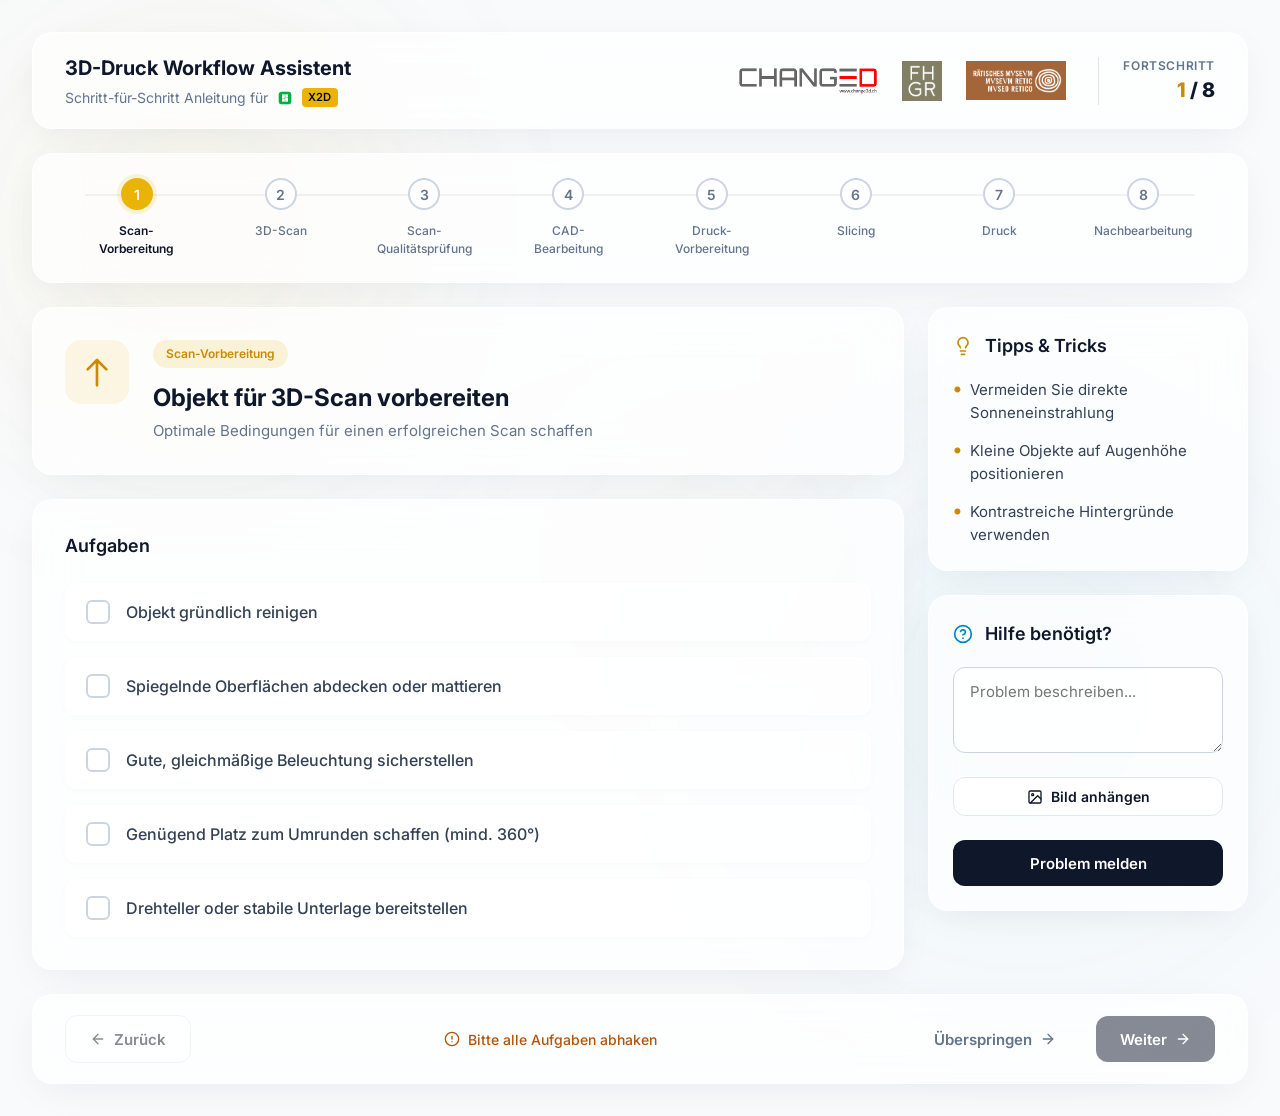
==== index.html @ 9828dc04 "initial commit" ====
<!DOCTYPE html>
<html lang="de">
<head>
    <meta charset="UTF-8">
    <meta name="viewport" content="width=device-width, initial-scale=1.0">
    <title>Change3D - Workflow Assistent</title>
    <!-- Use a modern Google Font like Inter -->
    <link rel="preconnect" href="https://fonts.googleapis.com">
    <link rel="preconnect" href="https://fonts.gstatic.com" crossorigin>
    <link href="https://fonts.googleapis.com/css2?family=Inter:wght@300;400;500;600;700&display=swap" rel="stylesheet">
    <!-- Include CSS -->
    <link rel="stylesheet" href="style.css">
</head>
<body>
    <!-- Abstract Background for Glassmorphism -->
    <div class="bg-shape shape1"></div>
    <div class="bg-shape shape2"></div>
    <div class="bg-shape shape3"></div>

    <div class="app-container">
        <!-- Header -->
        <header class="glass-panel header">
            <div class="header-left">
                <div>
                    <h1>3D-Druck Workflow Assistent</h1>
                    <div class="subtitle-container">
                        <p class="subtitle">Schritt-für-Schritt Anleitung für</p>
                        <img src="bambulablogo.png" alt="Bambu Lab Logo" class="subtitle-logo">
                        <span class="subtitle-badge">X2D</span>
                    </div>
                </div>
            </div>
            <div class="header-right">
                <div class="partner-logos">
                    <img src="change3dlogo.png" alt="Change3D Logo" class="partner-logo">
                    <img src="fhgrlogo.png" alt="FH Graubünden Logo" class="partner-logo">
                    <img src="raetisches-muesum.png" alt="Rätisches Museum Logo" class="partner-logo">
                </div>
                <div class="progress-container">
                    <span class="progress-text">Fortschritt</span>
                    <span class="progress-numbers"><span id="current-step-display">1</span> / 8</span>
                </div>
            </div>
        </header>

        <!-- Stepper -->
        <nav class="glass-panel stepper-container" aria-label="Progress">
            <ul class="stepper" id="stepper">
                <!-- Injected via JS -->
            </ul>
        </nav>

        <!-- Main Content Layout -->
        <main class="content-layout">
            
            <!-- Left Side: Dynamic Content -->
            <div class="main-column">
                <!-- Title Card -->
                <div class="glass-panel title-card">
                    <div class="title-icon-wrapper" id="phase-icon">
                        <!-- Icon injected via JS -->
                    </div>
                    <div class="title-info">
                        <span class="phase-badge" id="phase-badge">Scan-Vorbereitung</span>
                        <h2 id="phase-title">Objekt für 3D-Scan vorbereiten</h2>
                        <p id="phase-description">Optimale Bedingungen für einen erfolgreichen Scan schaffen</p>
                    </div>
                </div>

                <!-- Content Area (Tasks, Uploads, Options) -->
                <div class="glass-panel content-card" id="content-area">
                    <h3 id="content-title">Aufgaben</h3>
                    <div id="dynamic-content">
                        <!-- Content injected via JS -->
                    </div>
                </div>
            </div>

            <!-- Right Side: Sidebar -->
            <aside class="sidebar-column">
                <!-- Tips & Tricks -->
                <div class="glass-panel tips-card">
                    <div class="card-header">
                        <svg class="icon-yellow" width="20" height="20" viewBox="0 0 24 24" fill="none" stroke="currentColor" stroke-width="2" stroke-linecap="round" stroke-linejoin="round">
                            <line x1="9" y1="18" x2="15" y2="18"></line>
                            <line x1="10" y1="22" x2="14" y2="22"></line>
                            <path d="M15.09 14c.18-.98.65-1.74 1.41-2.5A4.65 4.65 0 0 0 18 8 6 6 0 0 0 6 8c0 1 .23 2.23 1.5 3.5A4.61 4.61 0 0 1 8.91 14"></path>
                        </svg>
                        <h3>Tipps & Tricks</h3>
                    </div>
                    <ul class="tips-list" id="tips-list">
                        <!-- Injected via JS -->
                    </ul>
                </div>

                <!-- Help -->
                <div class="glass-panel help-card">
                    <div class="card-header">
                        <svg class="icon-blue" width="20" height="20" viewBox="0 0 24 24" fill="none" stroke="currentColor" stroke-width="2" stroke-linecap="round" stroke-linejoin="round">
                            <circle cx="12" cy="12" r="10"></circle>
                            <path d="M9.09 9a3 3 0 0 1 5.83 1c0 2-3 3-3 3"></path>
                            <line x1="12" y1="17" x2="12.01" y2="17"></line>
                        </svg>
                        <h3>Hilfe benötigt?</h3>
                    </div>
                    <div class="help-actions" id="help-form-container">
                        <textarea class="form-textarea" placeholder="Problem beschreiben..." id="help-text" rows="3"></textarea>
                        
                        <div class="help-upload-wrapper" style="margin-bottom: 0.75rem;">
                            <input type="file" id="help-file" class="hidden-input" accept="image/*" onchange="updateHelpFileName(this)">
                            <label for="help-file" class="btn btn-secondary btn-block" style="font-size: 0.875rem; padding: 0.5rem 1rem;" id="help-file-label">
                                <svg width="16" height="16" viewBox="0 0 24 24" fill="none" stroke="currentColor" stroke-width="2" stroke-linecap="round" stroke-linejoin="round">
                                    <rect x="3" y="3" width="18" height="18" rx="2" ry="2"></rect>
                                    <circle cx="8.5" cy="8.5" r="1.5"></circle>
                                    <polyline points="21 15 16 10 5 21"></polyline>
                                </svg>
                                <span id="help-file-name">Bild anhängen</span>
                            </label>
                        </div>

                        <button class="btn btn-primary btn-block" id="btn-send-help" onclick="submitHelp()">Problem melden</button>
                    </div>
                </div>
            </aside>
        </main>

        <!-- Footer / Navigation Controls -->
        <footer class="glass-panel footer-nav">
            <button class="btn btn-secondary" id="btn-back" disabled>
                <svg width="16" height="16" viewBox="0 0 24 24" fill="none" stroke="currentColor" stroke-width="2" stroke-linecap="round" stroke-linejoin="round">
                    <line x1="19" y1="12" x2="5" y2="12"></line>
                    <polyline points="12 19 5 12 12 5"></polyline>
                </svg>
                Zurück
            </button>
            
            <div class="validation-message" id="validation-message">
                <svg width="16" height="16" viewBox="0 0 24 24" fill="none" stroke="currentColor" stroke-width="2" stroke-linecap="round" stroke-linejoin="round">
                    <circle cx="12" cy="12" r="10"></circle>
                    <line x1="12" y1="8" x2="12" y2="12"></line>
                    <line x1="12" y1="16" x2="12.01" y2="16"></line>
                </svg>
                <span>Bitte alle Aufgaben abhaken</span>
            </div>

            <div class="footer-right">
                <button class="btn btn-ghost" id="btn-skip">
                    Überspringen
                    <svg width="16" height="16" viewBox="0 0 24 24" fill="none" stroke="currentColor" stroke-width="2" stroke-linecap="round" stroke-linejoin="round">
                        <line x1="5" y1="12" x2="19" y2="12"></line>
                        <polyline points="12 5 19 12 12 19"></polyline>
                    </svg>
                </button>
                <button class="btn btn-primary" id="btn-next">
                    Weiter
                    <svg width="16" height="16" viewBox="0 0 24 24" fill="none" stroke="currentColor" stroke-width="2" stroke-linecap="round" stroke-linejoin="round">
                        <line x1="5" y1="12" x2="19" y2="12"></line>
                        <polyline points="12 5 19 12 12 19"></polyline>
                    </svg>
                </button>
            </div>
        </footer>
    </div>

    <script src="script.js"></script>
</body>
</html>
---- style.css ----
:root {
    /* Change3D Colors - Elegant Light Theme */
    --c3d-yellow: #eab308;
    --c3d-yellow-hover: #ca8a04;
    --c3d-dark: #0f172a;
    --c3d-darker: #020617;
    --c3d-light: #ffffff;
    --c3d-gray: #64748b;
    --c3d-text: #334155;
    --c3d-text-dark: #0f172a;
    
    /* Semantic Colors */
    --success: #10b981;
    --danger: #ef4444;
    --primary: var(--c3d-yellow);

    /* Glassmorphism Tokens - Light Theme */
    --glass-bg: rgba(255, 255, 255, 0.7);
    --glass-bg-hover: rgba(255, 255, 255, 0.9);
    --glass-border: rgba(255, 255, 255, 0.8);
    --glass-shadow: 0 10px 40px -10px rgba(15, 23, 42, 0.08);
    --glass-blur: blur(20px);
    
    /* Layout */
    --border-radius: 20px;
    --border-radius-sm: 12px;
    --transition: all 0.3s cubic-bezier(0.4, 0, 0.2, 1);
}

* {
    box-sizing: border-box;
    margin: 0;
    padding: 0;
}

body {
    font-family: 'Inter', sans-serif;
    background-color: #f8fafc;
    color: var(--c3d-text);
    min-height: 100vh;
    overflow-x: hidden;
    position: relative;
    line-height: 1.5;
}

/* --- Abstract Background for Glass Effect --- */
.bg-shape {
    position: fixed;
    border-radius: 50%;
    filter: blur(100px);
    z-index: -1;
    opacity: 0.6;
    animation: float 20s infinite alternate ease-in-out;
}

.shape1 {
    top: -10%;
    left: -10%;
    width: 50vw;
    height: 50vw;
    background: radial-gradient(circle, rgba(234, 179, 8, 0.15) 0%, rgba(255,255,255,0) 70%);
}

.shape2 {
    bottom: -20%;
    right: -10%;
    width: 60vw;
    height: 60vw;
    background: radial-gradient(circle, rgba(14, 165, 233, 0.1) 0%, rgba(255,255,255,0) 70%); /* Subtle blue accent */
    animation-delay: -5s;
}

.shape3 {
    top: 40%;
    left: 40%;
    width: 30vw;
    height: 30vw;
    background: radial-gradient(circle, rgba(234, 179, 8, 0.08) 0%, rgba(255,255,255,0) 70%);
    animation-duration: 25s;
}

@keyframes float {
    0% { transform: translate(0, 0) scale(1); }
    100% { transform: translate(5%, 5%) scale(1.1); }
}

/* --- Layout --- */
.app-container {
    max-width: 1280px;
    margin: 0 auto;
    padding: 2rem;
    display: flex;
    flex-direction: column;
    gap: 1.5rem;
    min-height: 100vh;
}

.content-layout {
    display: grid;
    grid-template-columns: 1fr 320px;
    gap: 1.5rem;
    flex: 1;
}

@media (max-width: 992px) {
    .content-layout {
        grid-template-columns: 1fr;
    }
}

/* --- Glass Panels --- */
.glass-panel {
    background: var(--glass-bg);
    backdrop-filter: var(--glass-blur);
    -webkit-backdrop-filter: var(--glass-blur);
    border: 1px solid var(--glass-border);
    border-radius: var(--border-radius);
    box-shadow: var(--glass-shadow);
}

/* --- Header --- */
.header {
    display: flex;
    justify-content: space-between;
    align-items: center;
    padding: 1.25rem 2rem;
}

.header-left {
    display: flex;
    align-items: center;
    gap: 1.5rem;
}

.header h1 {
    font-size: 1.25rem;
    font-weight: 700;
    color: var(--c3d-text-dark);
}

.subtitle {
    font-size: 0.875rem;
    color: var(--c3d-gray);
}

.subtitle-container {
    display: flex;
    align-items: center;
    gap: 0.5rem;
    margin-top: 0.25rem;
}

.subtitle-logo {
    height: 18px;
    width: auto;
    object-fit: contain;
    transition: var(--transition);
}

.subtitle-badge {
    font-size: 0.7rem;
    font-weight: 600;
    color: var(--c3d-darker);
    background: var(--c3d-yellow);
    padding: 0.1rem 0.4rem;
    border-radius: 4px;
    text-transform: uppercase;
}

.header-right {
    display: flex;
    align-items: center;
    text-align: right;
}

.partner-logos {
    display: flex;
    align-items: center;
    gap: 1.5rem;
    margin-right: 2rem;
}

.partner-logo {
    height: 40px;
    width: auto;
    max-width: 140px;
    object-fit: contain;
}

.progress-container {
    display: flex;
    flex-direction: column;
    align-items: flex-end;
    border-left: 1px solid rgba(0,0,0,0.1);
    padding-left: 1.5rem;
}

.progress-text {
    display: block;
    font-size: 0.75rem;
    color: var(--c3d-gray);
    text-transform: uppercase;
    letter-spacing: 0.05em;
    font-weight: 600;
}

.progress-numbers {
    font-size: 1.25rem;
    font-weight: 800;
    color: var(--c3d-text-dark);
}

#current-step-display {
    color: var(--c3d-yellow-hover);
}

/* --- Stepper --- */
.stepper-container {
    padding: 1.5rem 2rem;
    overflow-x: auto;
}

.stepper {
    display: flex;
    justify-content: space-between;
    align-items: flex-start;
    list-style: none;
    position: relative;
    min-width: 800px;
}

.stepper::before {
    content: '';
    position: absolute;
    top: 16px;
    left: 20px;
    right: 20px;
    height: 2px;
    background: rgba(0, 0, 0, 0.05);
    z-index: 0;
}

.step {
    position: relative;
    z-index: 1;
    display: flex;
    flex-direction: column;
    align-items: center;
    gap: 0.75rem;
    flex: 1;
    text-align: center;
    cursor: pointer;
}

.step:hover .step-marker {
    transform: translateY(-2px);
    box-shadow: 0 4px 12px rgba(15, 23, 42, 0.05);
}

.step-marker {
    width: 32px;
    height: 32px;
    border-radius: 50%;
    background: white;
    border: 2px solid #cbd5e1;
    color: var(--c3d-gray);
    display: flex;
    align-items: center;
    justify-content: center;
    font-size: 0.875rem;
    font-weight: 600;
    transition: var(--transition);
}

.step.active .step-marker {
    background: var(--c3d-yellow);
    border-color: var(--c3d-yellow);
    color: white;
    box-shadow: 0 0 0 4px rgba(234, 179, 8, 0.15);
}

.step.completed .step-marker {
    background: var(--success);
    border-color: var(--success);
    color: white;
}

.step-label {
    font-size: 0.75rem;
    color: var(--c3d-gray);
    transition: var(--transition);
    max-width: 100px;
    font-weight: 500;
}

.step.active .step-label {
    color: var(--c3d-text-dark);
    font-weight: 600;
}

.step.completed .step-label {
    color: var(--c3d-text);
}

/* --- Main Content Area --- */
.main-column {
    display: flex;
    flex-direction: column;
    gap: 1.5rem;
}

.title-card {
    padding: 2rem;
    display: flex;
    align-items: flex-start;
    gap: 1.5rem;
}

.title-icon-wrapper {
    width: 64px;
    height: 64px;
    border-radius: 16px;
    background: rgba(234, 179, 8, 0.1);
    display: flex;
    align-items: center;
    justify-content: center;
    color: var(--c3d-yellow-hover);
    flex-shrink: 0;
}

.phase-badge {
    display: inline-block;
    padding: 0.3rem 0.8rem;
    background: rgba(234, 179, 8, 0.15);
    color: var(--c3d-yellow-hover);
    border-radius: 20px;
    font-size: 0.75rem;
    font-weight: 600;
    margin-bottom: 0.75rem;
}

.title-info h2 {
    font-size: 1.5rem;
    font-weight: 700;
    color: var(--c3d-text-dark);
    margin-bottom: 0.25rem;
}

.title-info p {
    color: var(--c3d-gray);
    font-size: 0.9375rem;
}

.content-card {
    padding: 2rem;
    flex: 1;
}

.content-card h3 {
    font-size: 1.125rem;
    color: var(--c3d-text-dark);
    margin-bottom: 1.5rem;
    font-weight: 600;
}

/* --- Dynamic Content Variations --- */

/* Checkbox List */
.task-list {
    display: flex;
    flex-direction: column;
    gap: 1rem;
}

.task-item {
    display: flex;
    align-items: center;
    gap: 1rem;
    padding: 1rem 1.25rem;
    background: rgba(255, 255, 255, 0.6);
    border: 1px solid rgba(255, 255, 255, 0.9);
    border-radius: var(--border-radius-sm);
    cursor: pointer;
    transition: var(--transition);
    box-shadow: 0 2px 8px rgba(15, 23, 42, 0.02);
}

.task-item:hover {
    background: rgba(255, 255, 255, 0.9);
    transform: translateY(-1px);
    box-shadow: 0 4px 12px rgba(15, 23, 42, 0.04);
}

.task-item.checked {
    border-color: rgba(16, 185, 129, 0.3);
    background: rgba(16, 185, 129, 0.05);
}

.task-checkbox {
    width: 24px;
    height: 24px;
    border-radius: 6px;
    border: 2px solid #cbd5e1;
    background: white;
    display: flex;
    align-items: center;
    justify-content: center;
    transition: var(--transition);
}

.task-item.checked .task-checkbox {
    background: var(--success);
    border-color: var(--success);
}

.task-checkbox svg {
    opacity: 0;
    transform: scale(0.5);
    transition: var(--transition);
    color: white;
}

.task-item.checked .task-checkbox svg {
    opacity: 1;
    transform: scale(1);
}

.task-label {
    flex: 1;
    user-select: none;
    font-weight: 500;
}

/* Instruction List (Read Only) */
.instruction-list {
    display: flex;
    flex-direction: column;
    gap: 0.75rem;
}
.instruction-item {
    display: flex;
    align-items: center;
    gap: 1rem;
    padding: 0.75rem 1.25rem;
    background: rgba(255, 255, 255, 0.5);
    border-radius: var(--border-radius-sm);
    border: 1px solid rgba(255, 255, 255, 0.6);
}
.instruction-number {
    width: 28px;
    height: 28px;
    border-radius: 50%;
    background: rgba(234, 179, 8, 0.15);
    color: var(--c3d-yellow-hover);
    display: flex;
    align-items: center;
    justify-content: center;
    font-size: 0.875rem;
    font-weight: 700;
}

/* Upload Area */
.upload-area {
    margin-top: 2rem;
    border: 2px dashed #cbd5e1;
    border-radius: var(--border-radius);
    padding: 3rem 2rem;
    text-align: center;
    cursor: pointer;
    transition: var(--transition);
    background: rgba(255, 255, 255, 0.4);
}
.upload-area:hover {
    border-color: var(--c3d-yellow-hover);
    background: rgba(234, 179, 8, 0.05);
}
.upload-icon {
    color: var(--c3d-gray);
    margin-bottom: 1rem;
    transition: var(--transition);
}
.upload-area:hover .upload-icon {
    color: var(--c3d-yellow-hover);
}
.upload-formats {
    font-size: 0.875rem;
    color: var(--c3d-gray);
    margin-top: 0.5rem;
}

/* 3D Viewer Placeholder */
.viewer-3d {
    background: rgba(241, 245, 249, 0.8);
    border: 1px solid #e2e8f0;
    border-radius: var(--border-radius);
    height: 300px;
    display: flex;
    flex-direction: column;
    align-items: center;
    justify-content: center;
    color: var(--c3d-gray);
    margin-bottom: 1.5rem;
}

/* Quality Check */
.quality-check {
    display: flex;
    justify-content: space-between;
    align-items: center;
    padding: 1rem;
    background: rgba(255, 255, 255, 0.6);
    border: 1px solid rgba(255, 255, 255, 0.8);
    border-radius: var(--border-radius-sm);
    margin-bottom: 0.75rem;
}
.quality-check span {
    font-weight: 500;
}
.quality-actions {
    display: flex;
    gap: 0.5rem;
}
.btn-sm {
    padding: 0.5rem 1rem;
    font-size: 0.875rem;
    border-radius: 6px;
    border: none;
    cursor: pointer;
    font-weight: 600;
    transition: var(--transition);
}
.btn-ok {
    background: rgba(16, 185, 129, 0.1);
    color: #059669;
}
.btn-ok:hover, .btn-ok.active {
    background: var(--success);
    color: white;
}
.btn-prob {
    background: rgba(239, 68, 68, 0.1);
    color: #dc2626;
}
.btn-prob:hover, .btn-prob.active {
    background: var(--danger);
    color: white;
}

/* Form Elements */
.form-group {
    margin-bottom: 1.5rem;
}
.form-label {
    display: block;
    margin-bottom: 0.5rem;
    font-size: 0.9375rem;
    font-weight: 500;
    color: var(--c3d-text-dark);
}
.form-select {
    width: 100%;
    padding: 0.85rem 1rem;
    background: rgba(255, 255, 255, 0.8);
    border: 1px solid #cbd5e1;
    border-radius: var(--border-radius-sm);
    color: var(--c3d-text);
    font-family: inherit;
    font-size: 0.9375rem;
    outline: none;
    transition: var(--transition);
    appearance: none;
    background-image: url("data:image/svg+xml,%3Csvg xmlns='http://www.w3.org/2000/svg' width='16' height='16' viewBox='0 0 24 24' fill='none' stroke='%2364748b' stroke-width='2' stroke-linecap='round' stroke-linejoin='round'%3E%3Cpolyline points='6 9 12 15 18 9'%3E%3C/polyline%3E%3C/svg%3E");
    background-repeat: no-repeat;
    background-position: right 1rem center;
    background-size: 16px;
}
.form-select:focus {
    border-color: var(--c3d-yellow-hover);
    box-shadow: 0 0 0 3px rgba(234, 179, 8, 0.1);
}

.range-slider {
    width: 100%;
    margin-top: 0.5rem;
}
.range-slider input[type=range] {
    width: 100%;
    accent-color: var(--c3d-yellow-hover);
}

.form-textarea {
    width: 100%;
    padding: 0.85rem 1rem;
    background: rgba(255, 255, 255, 0.8);
    border: 1px solid #cbd5e1;
    border-radius: var(--border-radius-sm);
    color: var(--c3d-text);
    font-family: inherit;
    font-size: 0.9375rem;
    resize: vertical;
    outline: none;
    transition: var(--transition);
    margin-bottom: 0.75rem;
}
.form-textarea:focus {
    border-color: var(--c3d-yellow-hover);
    box-shadow: 0 0 0 3px rgba(234, 179, 8, 0.1);
}

.hidden-input {
    display: none;
}

/* Info Banner */
.info-banner {
    display: flex;
    align-items: center;
    gap: 1rem;
    padding: 1rem 1.25rem;
    background: rgba(14, 165, 233, 0.05); /* Blueish */
    border: 1px solid rgba(14, 165, 233, 0.2);
    border-radius: var(--border-radius-sm);
    margin-bottom: 1.5rem;
}
.info-banner svg {
    color: #0284c7;
    flex-shrink: 0;
}

/* --- Sidebar --- */
.sidebar-column {
    display: flex;
    flex-direction: column;
    gap: 1.5rem;
}

.tips-card, .help-card {
    padding: 1.5rem;
}

.card-header {
    display: flex;
    align-items: center;
    gap: 0.75rem;
    margin-bottom: 1.25rem;
}

.card-header h3 {
    font-size: 1.125rem;
    font-weight: 600;
    color: var(--c3d-text-dark);
}

.icon-yellow { color: var(--c3d-yellow-hover); }
.icon-blue { color: #0284c7; }

.tips-list {
    list-style: none;
    display: flex;
    flex-direction: column;
    gap: 1rem;
}

.tips-list li {
    font-size: 0.9375rem;
    color: var(--c3d-text);
    display: flex;
    gap: 0.5rem;
    align-items: flex-start;
}

.tips-list li::before {
    content: '•';
    color: var(--c3d-yellow-hover);
    font-weight: bold;
    font-size: 1.2rem;
    line-height: 1;
}

.help-actions {
    display: flex;
    flex-direction: column;
    gap: 0.75rem;
}

/* --- Buttons --- */
.btn {
    display: inline-flex;
    align-items: center;
    justify-content: center;
    gap: 0.5rem;
    padding: 0.85rem 1.5rem;
    border-radius: var(--border-radius-sm);
    font-weight: 600;
    font-size: 0.9375rem;
    cursor: pointer;
    transition: var(--transition);
    border: none;
    font-family: inherit;
}

.btn:disabled {
    opacity: 0.5;
    cursor: not-allowed;
}

.btn-primary {
    background: var(--c3d-dark);
    color: white;
}

.btn-primary:hover:not(:disabled) {
    background: var(--c3d-darker);
    transform: translateY(-2px);
    box-shadow: 0 6px 20px rgba(15, 23, 42, 0.15);
}

.btn-secondary {
    background: white;
    color: var(--c3d-text-dark);
    border: 1px solid #e2e8f0;
}

.btn-secondary:hover:not(:disabled) {
    background: #f8fafc;
    border-color: #cbd5e1;
}

.btn-ghost {
    background: transparent;
    color: var(--c3d-gray);
}

.btn-ghost:hover:not(:disabled) {
    color: var(--c3d-text-dark);
    background: rgba(0, 0, 0, 0.05);
}

.btn-block {
    width: 100%;
}

/* --- Footer --- */
.footer-nav {
    padding: 1.25rem 2rem;
    display: flex;
    justify-content: space-between;
    align-items: center;
}

.footer-right {
    display: flex;
    gap: 1rem;
}

.validation-message {
    display: flex;
    align-items: center;
    gap: 0.5rem;
    color: #b45309; /* Dark orange/yellow */
    font-size: 0.875rem;
    font-weight: 500;
    opacity: 0;
    transition: opacity 0.3s;
}

.validation-message.visible {
    opacity: 1;
}

/* Animations */
@keyframes fadeIn {
    from { opacity: 0; transform: translateY(10px); }
    to { opacity: 1; transform: translateY(0); }
}

#dynamic-content, #phase-title, #phase-description, #tips-list {
    animation: fadeIn 0.4s ease-out;
}
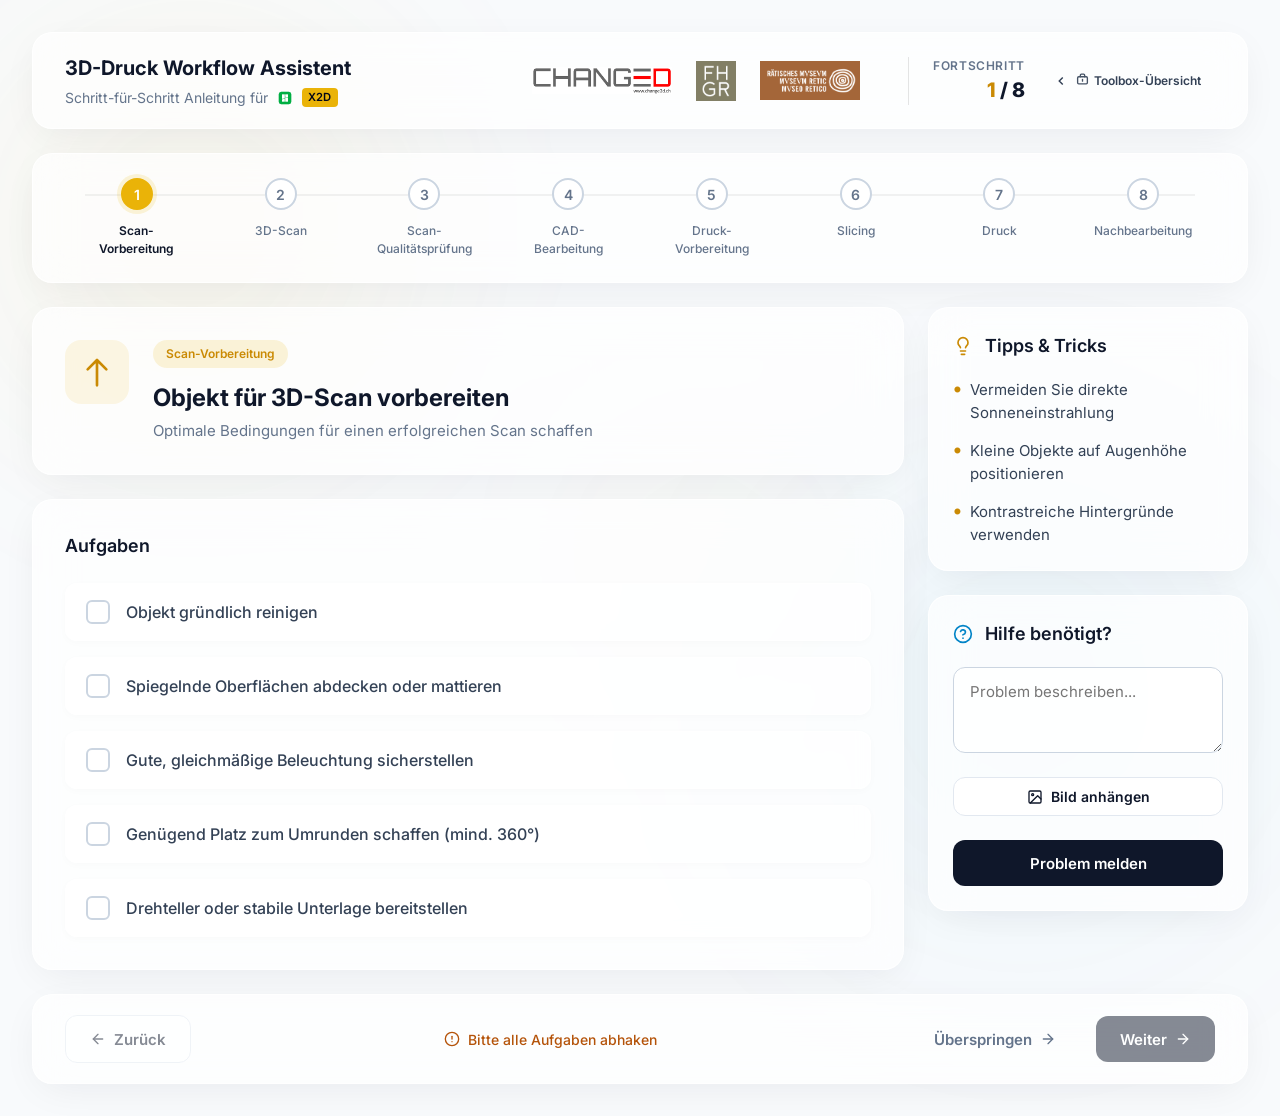
==== commit 6ba3b510: "iterations and further dev" ====
--- a/index.html
+++ b/index.html
@@ -30,7 +30,7 @@
                     </div>
                 </div>
             </div>
-            <div class="header-right">
+            <div class="header-right" style="display: flex; align-items: center; gap: 1rem;">
                 <div class="partner-logos">
                     <img src="change3dlogo.png" alt="Change3D Logo" class="partner-logo">
                     <img src="fhgrlogo.png" alt="FH Graubünden Logo" class="partner-logo">
@@ -40,6 +40,31 @@
                     <span class="progress-text">Fortschritt</span>
                     <span class="progress-numbers"><span id="current-step-display">1</span> / 8</span>
                 </div>
+                <a href="Landing/index.html" class="btn-back-toolbox" title="Zurück zur Gesamtübersicht (Toolbox)" style="
+                    display: flex;
+                    align-items: center;
+                    gap: 0.5rem;
+                    background: rgba(255, 255, 255, 0.03);
+                    border: 1px solid var(--border-color);
+                    color: var(--text-secondary);
+                    padding: 0.5rem 0.85rem;
+                    border-radius: var(--radius-sm);
+                    text-decoration: none;
+                    font-weight: 600;
+                    font-size: 0.75rem;
+                    transition: var(--transition);
+                " onmouseover="this.style.background='rgba(255,255,255,0.08)'; this.style.color='#ffffff'; this.style.transform='translateX(2px)'" onmouseout="this.style.background='rgba(255,255,255,0.03)'; this.style.color='var(--text-secondary)'; this.style.transform='none'">
+                    <svg width="14" height="14" viewBox="0 0 24 24" fill="none" stroke="currentColor" stroke-width="2.5">
+                        <polyline points="15 18 9 12 15 6"></polyline>
+                    </svg>
+                    <span>
+                        <svg class="icon-toolbox" width="13" height="13" viewBox="0 0 24 24" fill="none" stroke="currentColor" stroke-width="2.5" stroke-linecap="round" stroke-linejoin="round" style="vertical-align: -1px; margin-right: 5px; opacity: 0.9;">
+                            <path d="M16 7V4a2 2 0 0 0-2-2h-4a2 2 0 0 0-2 2v3"></path>
+                            <rect x="3" y="7" width="18" height="13" rx="2"></rect>
+                            <line x1="12" y1="12" x2="12" y2="15"></line>
+                        </svg>Toolbox-Übersicht
+                    </span>
+                </a>
             </div>
         </header>
 
